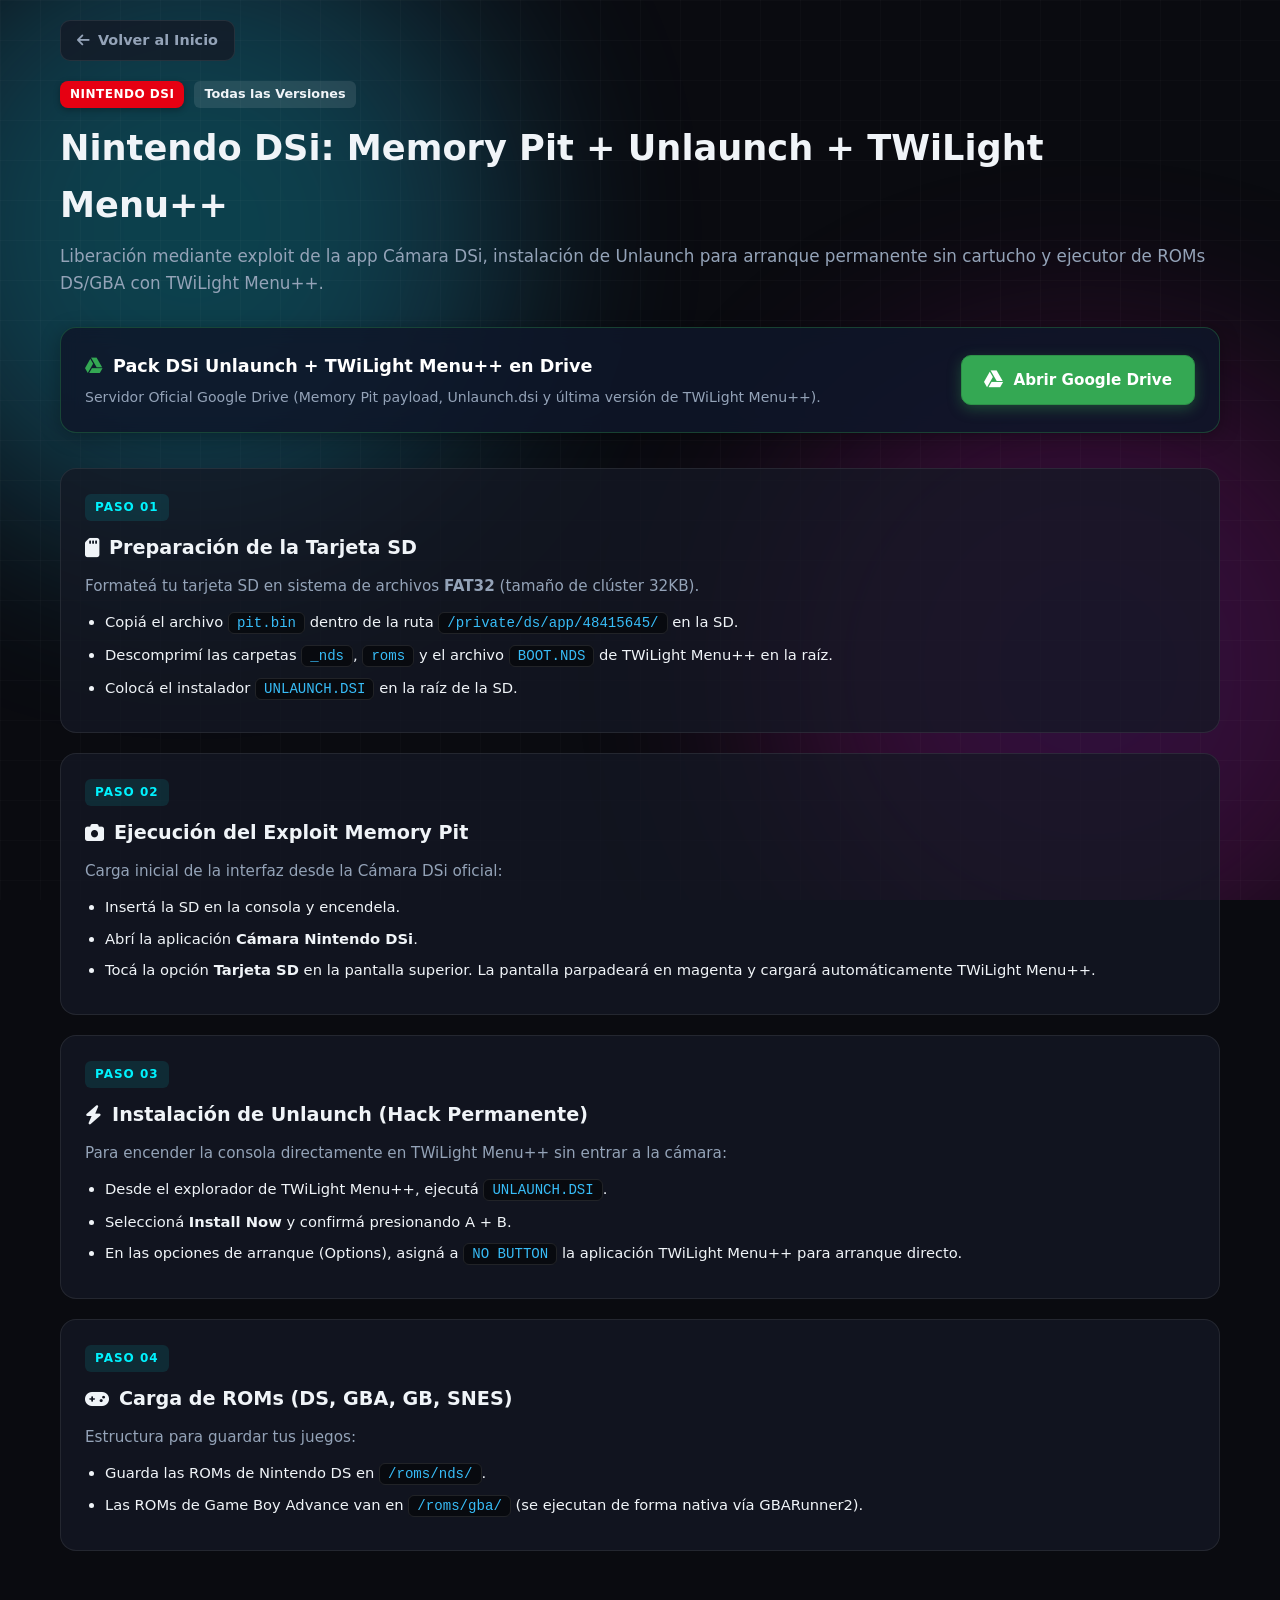
==== dsi.html @ 61fd7602 "first commit" ====
<!DOCTYPE html>
<html lang="es">
<head>
  <meta charset="UTF-8">
  <meta name="viewport" content="width=device-width, initial-scale=1.0">
  <title>Nintendo DSi Unlaunch | Hackyntosh</title>
  <link rel="stylesheet" href="../styles.css">
  <link rel="stylesheet" href="https://cdnjs.cloudflare.com/ajax/libs/font-awesome/6.4.0/css/all.min.css">
</head>
<body>

  <div class="aurora-bg">
    <div class="aurora-blob blob-1"></div>
    <div class="aurora-blob blob-2"></div>
    <div class="cyber-grid"></div>
  </div>

  <main class="main-layout">
    <a href="../index.html" class="back-btn"><i class="fa-solid fa-arrow-left"></i> Volver al Inicio</a>

    <header class="guide-header">
      <div class="guide-title-group">
        <span class="badge nintendo">Nintendo DSi</span>
        <span class="v-badge">Todas las Versiones</span>
      </div>
      <h1>Nintendo DSi: Memory Pit + Unlaunch + TWiLight Menu++</h1>
      <p class="guide-subtitle">
        Liberación mediante exploit de la app Cámara DSi, instalación de Unlaunch para arranque permanente sin cartucho y ejecutor de ROMs DS/GBA con TWiLight Menu++.
      </p>
    </header>

    <!-- Caja de Descarga GOOGLE DRIVE -->
    <div class="download-card">
      <div class="download-info">
        <h3><i class="fa-brands fa-google-drive" style="color: #34a853;"></i> Pack DSi Unlaunch + TWiLight Menu++ en Drive</h3>
        <p>Servidor Oficial Google Drive (Memory Pit payload, Unlaunch.dsi y última versión de TWiLight Menu++).</p>
      </div>
      <a href="https://drive.google.com/drive/folders/TU_CARPETA_DE_DRIVE" target="_blank" rel="noopener noreferrer" class="dl-btn-gdrive">
        <i class="fa-brands fa-google-drive"></i> Abrir Google Drive
      </a>
    </div>

    <!-- Pasos -->
    <div class="steps-container">

      <div class="step-card">
        <span class="step-number">Paso 01</span>
        <h3><i class="fa-solid fa-sd-card"></i> Preparación de la Tarjeta SD</h3>
        <p>Formateá tu tarjeta SD en sistema de archivos <strong>FAT32</strong> (tamaño de clúster 32KB).</p>
        <ul>
          <li>Copiá el archivo <code>pit.bin</code> dentro de la ruta <code>/private/ds/app/48415645/</code> en la SD.</li>
          <li>Descomprimí las carpetas <code>_nds</code>, <code>roms</code> y el archivo <code>BOOT.NDS</code> de TWiLight Menu++ en la raíz.</li>
          <li>Colocá el instalador <code>UNLAUNCH.DSI</code> en la raíz de la SD.</li>
        </ul>
      </div>

      <div class="step-card">
        <span class="step-number">Paso 02</span>
        <h3><i class="fa-solid fa-camera"></i> Ejecución del Exploit Memory Pit</h3>
        <p>Carga inicial de la interfaz desde la Cámara DSi oficial:</p>
        <ul>
          <li>Insertá la SD en la consola y encendela.</li>
          <li>Abrí la aplicación <strong>Cámara Nintendo DSi</strong>.</li>
          <li>Tocá la opción <strong>Tarjeta SD</strong> en la pantalla superior. La pantalla parpadeará en magenta y cargará automáticamente TWiLight Menu++.</li>
        </ul>
      </div>

      <div class="step-card">
        <span class="step-number">Paso 03</span>
        <h3><i class="fa-solid fa-bolt"></i> Instalación de Unlaunch (Hack Permanente)</h3>
        <p>Para encender la consola directamente en TWiLight Menu++ sin entrar a la cámara:</p>
        <ul>
          <li>Desde el explorador de TWiLight Menu++, ejecutá <code>UNLAUNCH.DSI</code>.</li>
          <li>Seleccioná <strong>Install Now</strong> y confirmá presionando <kbd>A</kbd> + <kbd>B</kbd>.</li>
          <li>En las opciones de arranque (Options), asigná a <code>NO BUTTON</code> la aplicación TWiLight Menu++ para arranque directo.</li>
        </ul>
      </div>

      <div class="step-card">
        <span class="step-number">Paso 04</span>
        <h3><i class="fa-solid fa-gamepad"></i> Carga de ROMs (DS, GBA, GB, SNES)</h3>
        <p>Estructura para guardar tus juegos:</p>
        <ul>
          <li>Guarda las ROMs de Nintendo DS en <code>/roms/nds/</code>.</li>
          <li>Las ROMs de Game Boy Advance van en <code>/roms/gba/</code> (se ejecutan de forma nativa vía GBARunner2).</li>
        </ul>
      </div>

    </div>

  </main>
</body>
</html>
---- styles.css ----
/* ==========================================================================
   RESET & VARIABLES
   ========================================================================== */
* {
  margin: 0;
  padding: 0;
  box-sizing: border-box;
  font-family: 'Segoe UI', system-ui, -apple-system, BlinkMacSystemFont, Roboto, sans-serif;
}

:root {
  --bg-dark: #0a0b10;
  --card-bg: rgba(20, 24, 36, 0.75);
  --card-border: rgba(255, 255, 255, 0.08);
  --accent-cyan: #00f2fe;
  --accent-blue: #4facfe;
  --text-main: #f0f4f8;
  --text-muted: #94a3b8;
  
  /* Badges por Plataforma */
  --ps-color: #00439c;
  --nintendo-color: #e60012;
  --xbox-color: #107c41;
  --otros-color: #7c3aed;
  
  /* Botón Google Drive */
  --gdrive-green: #34a853;
  --gdrive-hover: #2d9248;
}

body {
  background-color: var(--bg-dark);
  color: var(--text-main);
  min-height: 100vh;
  overflow-x: hidden;
  line-height: 1.6;
}

/* ==========================================================================
   FONDO CIBERPUNK Y AURORA
   ========================================================================== */
.aurora-bg {
  position: fixed;
  top: 0;
  left: 0;
  width: 100vw;
  height: 100vh;
  z-index: -1;
  pointer-events: none;
  overflow: hidden;
}

.aurora-blob {
  position: absolute;
  border-radius: 50%;
  filter: blur(100px);
  opacity: 0.25;
}

.blob-1 {
  top: -10%;
  left: -10%;
  width: 50vw;
  height: 50vw;
  background: radial-gradient(circle, #00f2fe, #4facfe);
}

.blob-2 {
  bottom: -10%;
  right: -10%;
  width: 50vw;
  height: 50vw;
  background: radial-gradient(circle, #7928ca, #ff0080);
}

.cyber-grid {
  position: absolute;
  top: 0;
  left: 0;
  width: 100%;
  height: 100%;
  background-image: linear-gradient(rgba(255, 255, 255, 0.02) 1px, transparent 1px),
                    linear-gradient(90deg, rgba(255, 255, 255, 0.02) 1px, transparent 1px);
  background-size: 40px 40px;
}

/* ==========================================================================
   LAYOUT PRINCIPAL
   ========================================================================== */
.main-layout {
  max-width: 1200px;
  margin: 0 auto;
  padding: 20px 20px 60px 20px;
}

/* ==========================================================================
   NAVBAR
   ========================================================================== */
.navbar {
  display: flex;
  justify-content: space-between;
  align-items: center;
  padding: 16px 24px;
  background: var(--card-bg);
  border: 1px solid var(--card-border);
  backdrop-filter: blur(12px);
  border-radius: 16px;
  margin-bottom: 30px;
}

.brand {
  display: flex;
  align-items: center;
  gap: 12px;
  text-decoration: none;
  color: var(--text-main);
}

.brand-icon {
  font-size: 1.5rem;
  color: var(--accent-cyan);
}

.brand-title {
  font-weight: 800;
  font-size: 1.25rem;
  letter-spacing: 1px;
}

.brand-version {
  font-size: 0.75rem;
  background: rgba(0, 242, 254, 0.15);
  color: var(--accent-cyan);
  padding: 2px 8px;
  border-radius: 12px;
  font-weight: 600;
}

.status-pill {
  display: flex;
  align-items: center;
  gap: 8px;
  font-size: 0.85rem;
  color: var(--text-muted);
  background: rgba(255, 255, 255, 0.05);
  padding: 6px 14px;
  border-radius: 20px;
  border: 1px solid rgba(255, 255, 255, 0.05);
}

.status-dot {
  width: 8px;
  height: 8px;
  background-color: #10b981;
  border-radius: 50%;
  box-shadow: 0 0 8px #10b981;
}

/* ==========================================================================
   HERO SECTION
   ========================================================================== */
.hero {
  text-align: center;
  margin-bottom: 40px;
}

.hero-tag {
  display: inline-flex;
  align-items: center;
  gap: 8px;
  font-size: 0.8rem;
  font-weight: 700;
  color: var(--accent-cyan);
  letter-spacing: 1.5px;
  margin-bottom: 12px;
}

.hero h1 {
  font-size: 2.8rem;
  font-weight: 900;
  margin-bottom: 10px;
  background: linear-gradient(135deg, #ffffff 0%, #94a3b8 100%);
  -webkit-background-clip: text;
  -webkit-text-fill-color: transparent;
}

.hero p {
  color: var(--text-muted);
  max-width: 600px;
  margin: 0 auto;
  font-size: 1.05rem;
}

/* ==========================================================================
   BÚSQUEDA Y FILTROS
   ========================================================================== */
.search-filter-box {
  margin-bottom: 35px;
}

.search-bar {
  position: relative;
  max-width: 600px;
  margin: 0 auto 20px auto;
}

.search-bar input {
  width: 100%;
  padding: 14px 20px 14px 45px;
  background: var(--card-bg);
  border: 1px solid var(--card-border);
  border-radius: 12px;
  color: var(--text-main);
  font-size: 0.95rem;
  outline: none;
  backdrop-filter: blur(10px);
  transition: all 0.3s ease;
}

.search-bar input:focus {
  border-color: var(--accent-cyan);
  box-shadow: 0 0 15px rgba(0, 242, 254, 0.2);
}

.search-bar i {
  position: absolute;
  left: 16px;
  top: 50%;
  transform: translateY(-50%);
  color: var(--text-muted);
}

.filter-pills {
  display: flex;
  justify-content: center;
  flex-wrap: wrap;
  gap: 10px;
}

.filter-btn {
  background: var(--card-bg);
  border: 1px solid var(--card-border);
  color: var(--text-muted);
  padding: 8px 18px;
  border-radius: 20px;
  cursor: pointer;
  font-size: 0.85rem;
  font-weight: 600;
  display: flex;
  align-items: center;
  gap: 8px;
  transition: all 0.2s ease;
}

.filter-btn:hover, .filter-btn.active {
  background: rgba(0, 242, 254, 0.15);
  color: var(--accent-cyan);
  border-color: rgba(0, 242, 254, 0.4);
}

/* ==========================================================================
   GRILLA DE TARJETAS DE CONSOLAS
   ========================================================================== */
.cards-grid {
  display: grid;
  grid-template-columns: repeat(auto-fill, minmax(280px, 1fr));
  gap: 24px;
}

.guide-card-link {
  text-decoration: none;
  color: inherit;
  display: block;
}

.card {
  background: var(--card-bg);
  border: 1px solid var(--card-border);
  border-radius: 16px;
  overflow: hidden;
  backdrop-filter: blur(10px);
  transition: all 0.3s ease;
  height: 100%;
  display: flex;
  flex-direction: column;
}

.card:hover {
  transform: translateY(-5px);
  border-color: rgba(255, 255, 255, 0.2);
  box-shadow: 0 10px 30px rgba(0, 0, 0, 0.5);
}

/* FIX DEFINITIVO DE IMÁGENES: Fondo blanco + Zoom Out + Visión Completa */
.card-image-wrapper {
  position: relative;
  width: 100%;
  height: 180px;
  overflow: hidden;
  background-color: #ffffff; /* Se fusiona con el fondo de tus fotos */
  padding: 12px; /* Margen interno para el efecto "zoom out" */
  display: flex;
  align-items: center;
  justify-content: center;
}

.card-image-wrapper img {
  width: 100%;
  height: 100%;
  object-fit: contain; /* Se ve la consola COMPLETA sin recortes */
  object-position: center;
  display: block;
  transition: transform 0.4s ease;
}

.card:hover .card-image-wrapper img {
  transform: scale(1.08); /* Animación suave al pasar el mouse */
}

.card-image-overlay {
  display: none; /* Desactivado para no oscurecer la foto blanca */
}

.card-badge-top {
  position: absolute;
  top: 12px;
  right: 12px;
  z-index: 2;
}

/* BADGES */
.badge {
  font-size: 0.75rem;
  font-weight: 700;
  padding: 4px 10px;
  border-radius: 8px;
  text-transform: uppercase;
  color: #fff;
  letter-spacing: 0.5px;
  box-shadow: 0 2px 6px rgba(0, 0, 0, 0.3);
}

.badge.ps { background-color: var(--ps-color); }
.badge.nintendo { background-color: var(--nintendo-color); }
.badge.xbox { background-color: var(--xbox-color); }
.badge.otros { background-color: var(--otros-color); }

.card-content {
  padding: 20px;
  display: flex;
  flex-direction: column;
  flex-grow: 1;
}

.card-content h3 {
  font-size: 1.2rem;
  font-weight: 700;
  margin-bottom: 8px;
  color: var(--text-main);
}

.card-content p {
  font-size: 0.88rem;
  color: var(--text-muted);
  line-height: 1.5;
  margin-bottom: 20px;
  flex-grow: 1;
}

.card-footer {
  display: flex;
  align-items: center;
  justify-content: space-between;
  font-size: 0.85rem;
  font-weight: 600;
  color: var(--accent-cyan);
  border-top: 1px solid rgba(255, 255, 255, 0.05);
  padding-top: 12px;
}

/* ==========================================================================
   ESTILOS DE GUÍAS INDIVIDUALES (ps3.html, ps4.html, etc.)
   ========================================================================== */
.back-btn {
  display: inline-flex;
  align-items: center;
  gap: 8px;
  color: var(--text-muted);
  text-decoration: none;
  font-weight: 600;
  font-size: 0.9rem;
  margin-bottom: 20px;
  padding: 8px 16px;
  background: var(--card-bg);
  border: 1px solid var(--card-border);
  border-radius: 10px;
  transition: all 0.2s ease;
}

.back-btn:hover {
  color: var(--text-main);
  border-color: rgba(255, 255, 255, 0.2);
  transform: translateX(-4px);
}

/* BANNER SUPERIOR EN LAS GUÍAS INDIVIDUALES */
.guide-banner {
  width: 100%;
  height: 220px;
  overflow: hidden;
  border-radius: 16px;
  margin-bottom: 25px;
  border: 1px solid var(--card-border);
  background-color: #ffffff; /* Fondo blanco */
  padding: 16px; /* Efecto zoom out */
  display: flex;
  align-items: center;
  justify-content: center;
}

.guide-banner img {
  width: 100%;
  height: 100%;
  object-fit: contain; /* Banner completo sin recortar */
  object-position: center;
  display: block;
}

.guide-header {
  margin-bottom: 30px;
}

.guide-title-group {
  display: flex;
  align-items: center;
  gap: 10px;
  margin-bottom: 12px;
}

.v-badge {
  background: rgba(255, 255, 255, 0.1);
  color: var(--text-main);
  font-size: 0.8rem;
  padding: 3px 10px;
  border-radius: 6px;
  font-weight: 600;
}

.guide-header h1 {
  font-size: 2.2rem;
  font-weight: 800;
  margin-bottom: 10px;
}

.guide-subtitle {
  color: var(--text-muted);
  font-size: 1.05rem;
}

/* ==========================================================================
   CAJA DE DESCARGA GOOGLE DRIVE
   ========================================================================== */
.download-card {
  background: rgba(15, 23, 42, 0.85);
  border: 1px solid rgba(52, 168, 83, 0.3);
  border-radius: 16px;
  padding: 24px;
  display: flex;
  justify-content: space-between;
  align-items: center;
  gap: 20px;
  margin-bottom: 35px;
  backdrop-filter: blur(10px);
  box-shadow: 0 4px 20px rgba(0, 0, 0, 0.3);
}

.download-info h3 {
  font-size: 1.1rem;
  font-weight: 700;
  color: #ffffff;
  margin-bottom: 6px;
  display: flex;
  align-items: center;
  gap: 10px;
}

.download-info p {
  color: var(--text-muted);
  font-size: 0.88rem;
}

.dl-btn-gdrive {
  display: inline-flex;
  align-items: center;
  gap: 10px;
  background-color: var(--gdrive-green);
  color: #ffffff !important;
  font-weight: 700;
  font-size: 0.95rem;
  padding: 12px 22px;
  border-radius: 10px;
  text-decoration: none;
  transition: all 0.2s ease-in-out;
  border: 1px solid #2d9248;
  box-shadow: 0 4px 14px rgba(52, 168, 83, 0.35);
  white-space: nowrap;
}

.dl-btn-gdrive:hover {
  background-color: var(--gdrive-hover);
  color: #ffffff !important;
  transform: translateY(-2px);
  box-shadow: 0 6px 20px rgba(52, 168, 83, 0.5);
}

.dl-btn-gdrive i {
  font-size: 1.2rem;
  color: #ffffff !important;
}

/* ==========================================================================
   PASOS DE LAS GUÍAS
   ========================================================================== */
.steps-container {
  display: flex;
  flex-direction: column;
  gap: 20px;
}

.step-card {
  background: var(--card-bg);
  border: 1px solid var(--card-border);
  border-radius: 16px;
  padding: 24px;
  position: relative;
}

.step-number {
  display: inline-block;
  font-size: 0.75rem;
  font-weight: 800;
  color: var(--accent-cyan);
  text-transform: uppercase;
  letter-spacing: 1px;
  background: rgba(0, 242, 254, 0.1);
  padding: 4px 10px;
  border-radius: 6px;
  margin-bottom: 12px;
}

.step-card h3 {
  font-size: 1.2rem;
  font-weight: 700;
  margin-bottom: 10px;
  display: flex;
  align-items: center;
  gap: 10px;
}

.step-card p {
  color: var(--text-muted);
  font-size: 0.95rem;
  margin-bottom: 12px;
}

.step-card ul {
  padding-left: 20px;
  color: var(--text-main);
  font-size: 0.92rem;
}

.step-card ul li {
  margin-bottom: 8px;
}

code {
  background: rgba(0, 0, 0, 0.5);
  color: #38bdf8;
  padding: 2px 8px;
  border-radius: 6px;
  font-family: 'Consolas', monospace;
  font-size: 0.88rem;
  border: 1px solid rgba(255, 255, 255, 0.1);
}

/* ==========================================================================
   RESPONSIVE (MÓVILES Y NETBOOKS)
   ========================================================================== */
@media (max-width: 768px) {
  .hero h1 { font-size: 2rem; }
  .download-card { flex-direction: column; align-items: flex-start; }
  .dl-btn-gdrive { width: 100%; justify-content: center; }
  .navbar { flex-direction: column; gap: 12px; }
  .cards-grid { grid-template-columns: 1fr; }
}
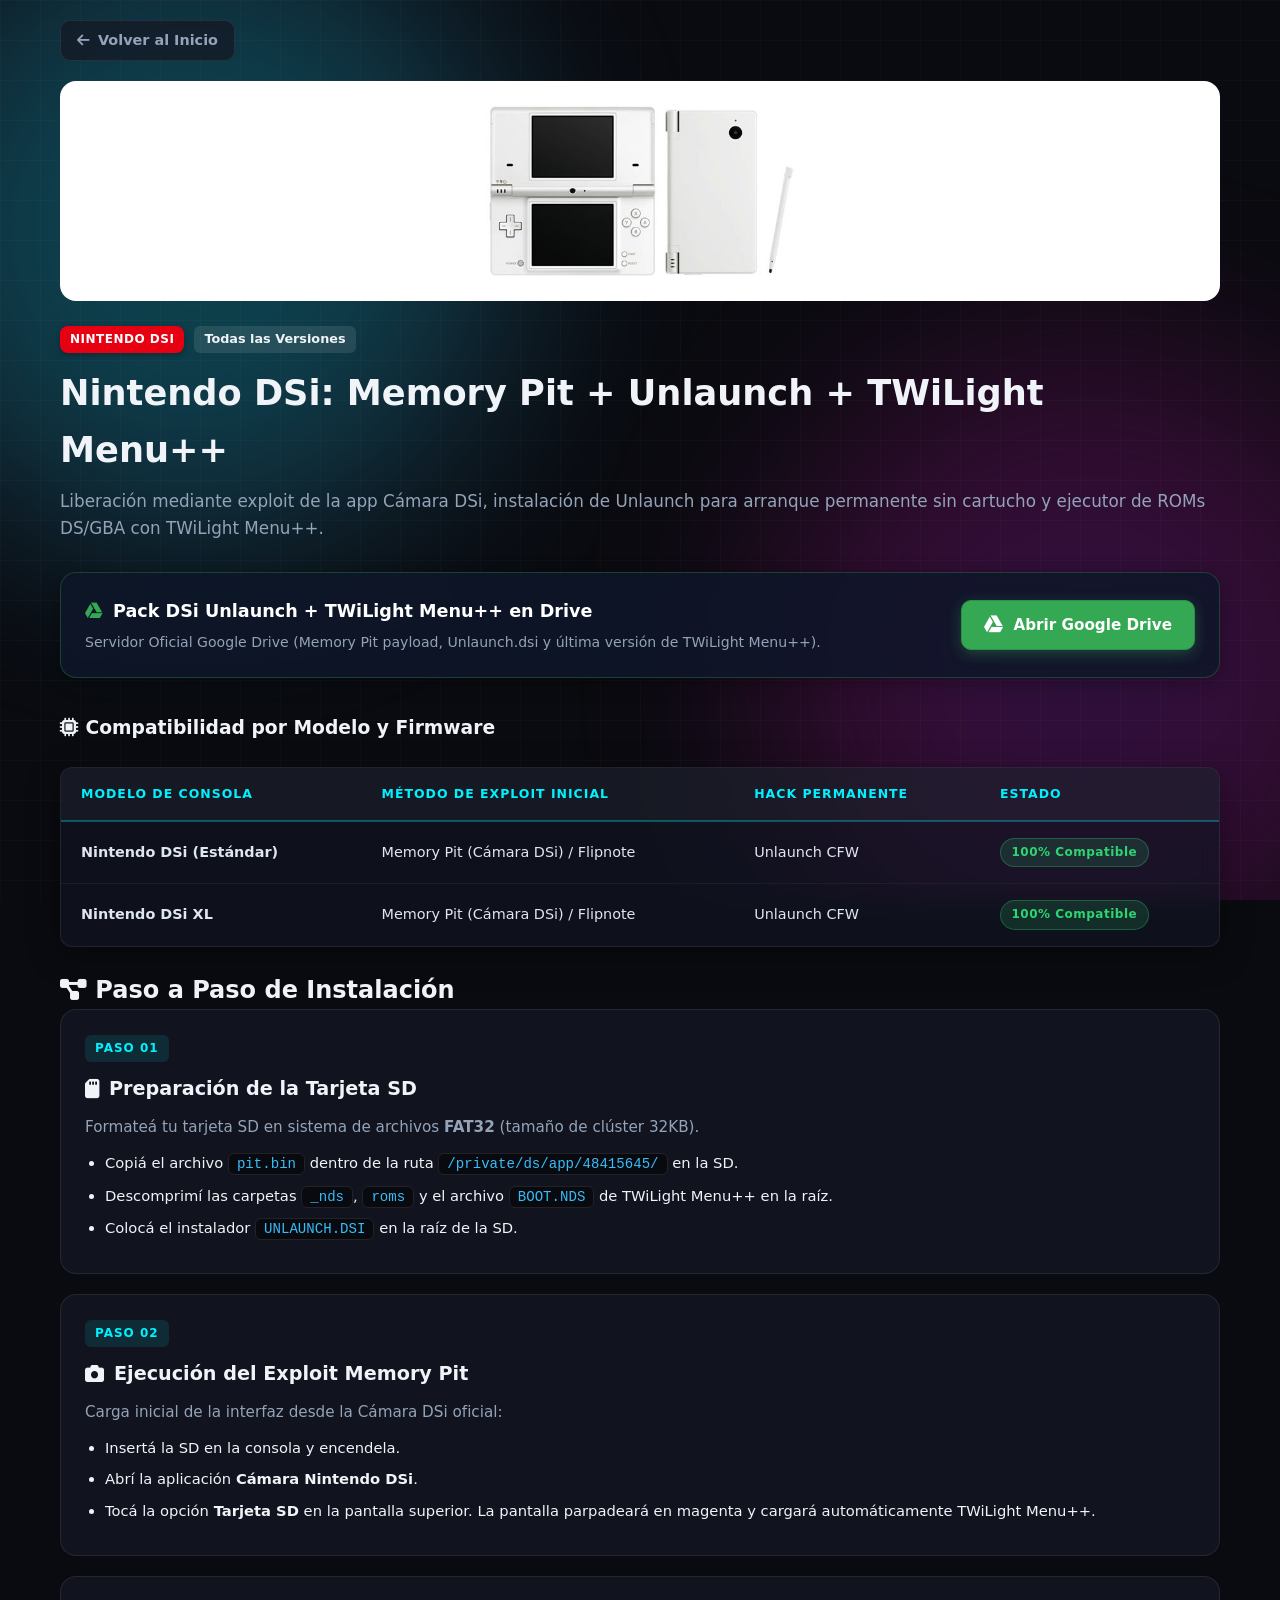
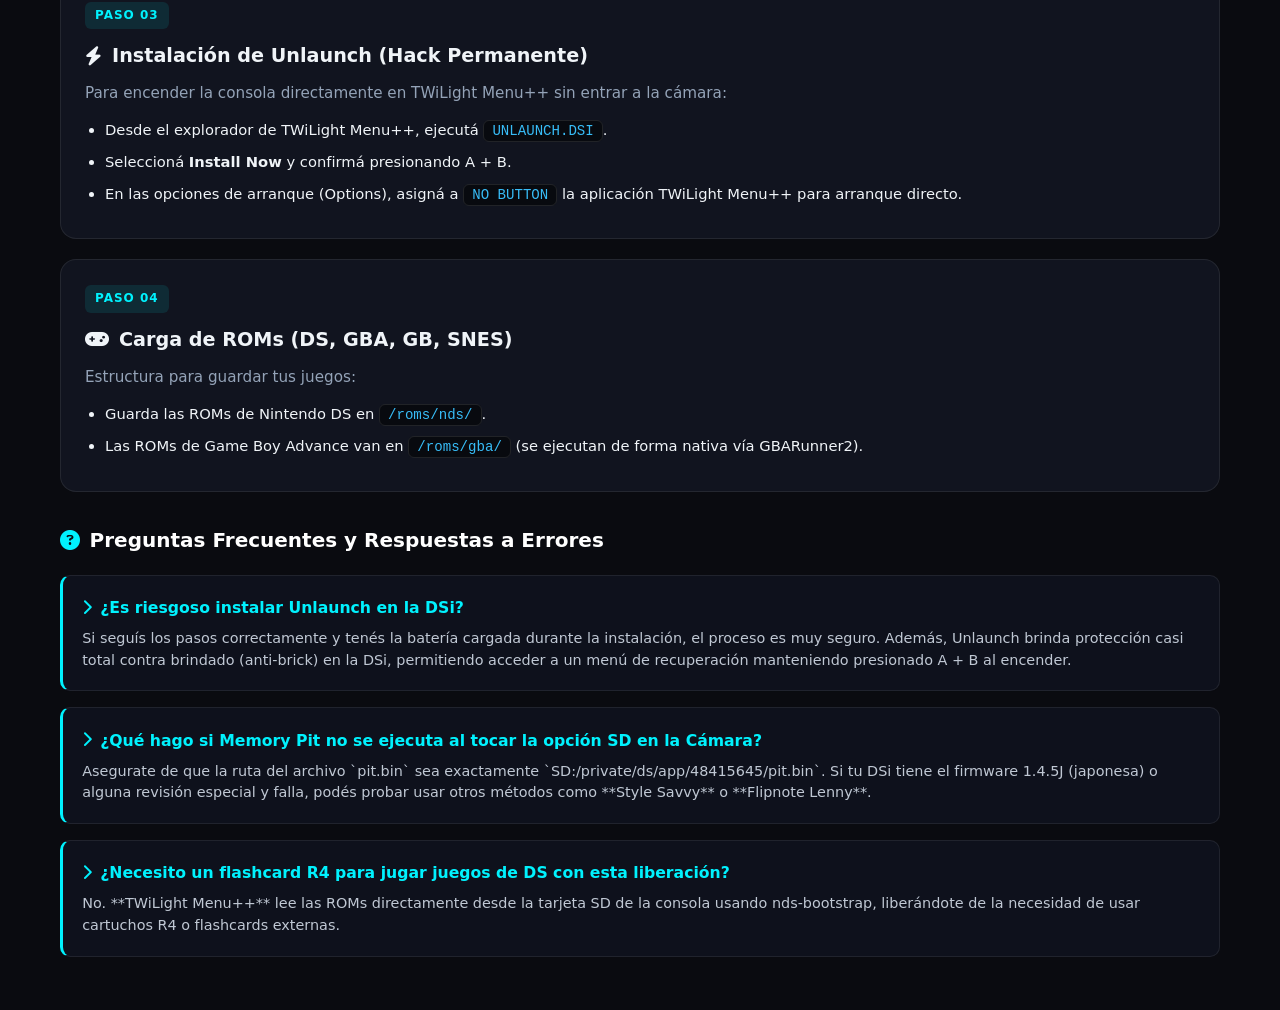
==== commit 071a1020: "Ultimos ajustes styles.. falta drive" ====
--- a/dsi.html
+++ b/dsi.html
@@ -4,7 +4,7 @@
   <meta charset="UTF-8">
   <meta name="viewport" content="width=device-width, initial-scale=1.0">
   <title>Nintendo DSi Unlaunch | Hackyntosh</title>
-  <link rel="stylesheet" href="../styles.css">
+  <link rel="stylesheet" href="styles.css">
   <link rel="stylesheet" href="https://cdnjs.cloudflare.com/ajax/libs/font-awesome/6.4.0/css/all.min.css">
 </head>
 <body>
@@ -16,7 +16,12 @@
   </div>
 
   <main class="main-layout">
-    <a href="../index.html" class="back-btn"><i class="fa-solid fa-arrow-left"></i> Volver al Inicio</a>
+    <a href="index.html" class="back-btn"><i class="fa-solid fa-arrow-left"></i> Volver al Inicio</a>
+
+    <!-- Banner de la Consola (Contenedor Blanco) -->
+    <div class="guide-banner">
+      <img src="img/ndsi.jpg" alt="Nintendo DSi Banner">
+    </div>
 
     <header class="guide-header">
       <div class="guide-title-group">
@@ -40,7 +45,39 @@
       </a>
     </div>
 
-    <!-- Pasos -->
+    <!-- TABLA DE COMPATIBILIDAD -->
+    <h3><i class="fa-solid fa-microchip"></i> Compatibilidad por Modelo y Firmware</h3>
+
+    <div class="table-container">
+      <table class="custom-table">
+        <thead>
+          <tr>
+            <th>Modelo de Consola</th>
+            <th>Método de Exploit Inicial</th>
+            <th>Hack Permanente</th>
+            <th>Estado</th>
+          </tr>
+        </thead>
+        <tbody>
+          <tr>
+            <td><strong>Nintendo DSi (Estándar)</strong></td>
+            <td>Memory Pit (Cámara DSi) / Flipnote</td>
+            <td>Unlaunch CFW</td>
+            <td><span class="status-pill success">100% Compatible</span></td>
+          </tr>
+          <tr>
+            <td><strong>Nintendo DSi XL</strong></td>
+            <td>Memory Pit (Cámara DSi) / Flipnote</td>
+            <td>Unlaunch CFW</td>
+            <td><span class="status-pill success">100% Compatible</span></td>
+          </tr>
+        </tbody>
+      </table>
+    </div>
+
+    <!-- PASOS DE INSTALACIÓN -->
+    <h2 class="section-title"><i class="fa-solid fa-diagram-project"></i> Paso a Paso de Instalación</h2>
+
     <div class="steps-container">
 
       <div class="step-card">
@@ -88,6 +125,44 @@
 
     </div>
 
+    <!-- PREGUNTAS FRECUENTES -->
+    <section class="faq-section">
+      <h2 class="faq-title">
+        <i class="fa-solid fa-circle-question"></i> Preguntas Frecuentes y Respuestas a Errores
+      </h2>
+
+      <div class="faq-grid">
+
+        <div class="faq-card">
+          <div class="faq-question">
+            <i class="fa-solid fa-chevron-right"></i> ¿Es riesgoso instalar Unlaunch en la DSi?
+          </div>
+          <p class="faq-answer">
+            Si seguís los pasos correctamente y tenés la batería cargada durante la instalación, el proceso es muy seguro. Además, Unlaunch brinda protección casi total contra brindado (anti-brick) en la DSi, permitiendo acceder a un menú de recuperación manteniendo presionado <kbd>A</kbd> + <kbd>B</kbd> al encender.
+          </p>
+        </div>
+
+        <div class="faq-card">
+          <div class="faq-question">
+            <i class="fa-solid fa-chevron-right"></i> ¿Qué hago si Memory Pit no se ejecuta al tocar la opción SD en la Cámara?
+          </div>
+          <p class="faq-answer">
+            Asegurate de que la ruta del archivo `pit.bin` sea exactamente `SD:/private/ds/app/48415645/pit.bin`. Si tu DSi tiene el firmware 1.4.5J (japonesa) o alguna revisión especial y falla, podés probar usar otros métodos como **Style Savvy** o **Flipnote Lenny**.
+          </p>
+        </div>
+
+        <div class="faq-card">
+          <div class="faq-question">
+            <i class="fa-solid fa-chevron-right"></i> ¿Necesito un flashcard R4 para jugar juegos de DS con esta liberación?
+          </div>
+          <p class="faq-answer">
+            No. **TWiLight Menu++** lee las ROMs directamente desde la tarjeta SD de la consola usando nds-bootstrap, liberándote de la necesidad de usar cartuchos R4 o flashcards externas.
+          </p>
+        </div>
+
+      </div>
+    </section>
+
   </main>
 </body>
 </html>
--- a/styles.css
+++ b/styles.css
@@ -592,4 +592,144 @@
   .dl-btn-gdrive { width: 100%; justify-content: center; }
   .navbar { flex-direction: column; gap: 12px; }
   .cards-grid { grid-template-columns: 1fr; }
-}+}
+/* ==========================================
+   Estilos de Tablas Cyberpunk / Neón
+   ========================================== */
+.table-container {
+  width: 100%;
+  overflow-x: auto;
+  background: rgba(18, 22, 36, 0.65);
+  backdrop-filter: blur(12px);
+  -webkit-backdrop-filter: blur(12px);
+  border: 1px solid rgba(255, 255, 255, 0.08);
+  border-radius: 12px;
+  margin: 1.5rem 0;
+  box-shadow: 0 8px 32px rgba(0, 0, 0, 0.35);
+}
+
+.custom-table {
+  width: 100%;
+  border-collapse: collapse;
+  text-align: left;
+  font-size: 0.9rem;
+  color: #e0e6ed;
+  white-space: nowrap;
+}
+
+.custom-table thead tr {
+  background: rgba(255, 255, 255, 0.03);
+  border-bottom: 2px solid rgba(0, 242, 254, 0.3);
+}
+
+.custom-table th {
+  padding: 1rem 1.25rem;
+  font-weight: 600;
+  color: #00f2fe;
+  text-transform: uppercase;
+  font-size: 0.78rem;
+  letter-spacing: 1px;
+}
+
+.custom-table td {
+  padding: 1rem 1.25rem;
+  border-bottom: 1px solid rgba(255, 255, 255, 0.05);
+}
+
+.custom-table tbody tr {
+  transition: background 0.2s ease;
+}
+
+.custom-table tbody tr:hover {
+  background: rgba(0, 242, 254, 0.04);
+}
+
+.custom-table tbody tr:last-child td {
+  border-bottom: none;
+}
+
+/* Badges de Estado */
+.status-pill {
+  display: inline-block;
+  padding: 0.25rem 0.65rem;
+  border-radius: 20px;
+  font-size: 0.75rem;
+  font-weight: 600;
+  letter-spacing: 0.5px;
+}
+
+.status-pill.success {
+  background: rgba(46, 213, 115, 0.15);
+  color: #2ed573;
+  border: 1px solid rgba(46, 213, 115, 0.3);
+}
+
+.status-pill.warning {
+  background: rgba(255, 171, 0, 0.15);
+  color: #ffab00;
+  border: 1px solid rgba(255, 171, 0, 0.3);
+}
+
+.status-pill.danger {
+  background: rgba(255, 71, 87, 0.15);
+  color: #ff4757;
+  border: 1px solid rgba(255, 71, 87, 0.3);
+}
+/* ==========================================
+   Sección Preguntas Frecuentes (FAQ)
+   ========================================== */
+.faq-section {
+  margin-top: 2rem;
+}
+
+.faq-title {
+  font-size: 1.25rem;
+  color: #fff;
+  margin-bottom: 1.2rem;
+  display: flex;
+  align-items: center;
+  gap: 0.6rem;
+}
+
+.faq-title i {
+  color: #00f2fe;
+}
+
+.faq-grid {
+  display: flex;
+  flex-direction: column;
+  gap: 1rem;
+}
+
+.faq-card {
+  background: rgba(18, 22, 36, 0.65);
+  backdrop-filter: blur(12px);
+  -webkit-backdrop-filter: blur(12px);
+  border: 1px solid rgba(255, 255, 255, 0.08);
+  border-left: 3px solid #00f2fe;
+  border-radius: 10px;
+  padding: 1.2rem;
+  transition: transform 0.2s ease, border-color 0.2s ease;
+}
+
+.faq-card:hover {
+  border-left-color: #4facfe;
+  transform: translateX(4px);
+}
+
+.faq-question {
+  font-size: 0.98rem;
+  font-weight: 600;
+  color: #00f2fe;
+  margin-bottom: 0.5rem;
+  display: flex;
+  align-items: center;
+  gap: 0.5rem;
+}
+
+.faq-answer {
+  font-size: 0.9rem;
+  color: #c0c8d4;
+  line-height: 1.5;
+  margin: 0;
+}
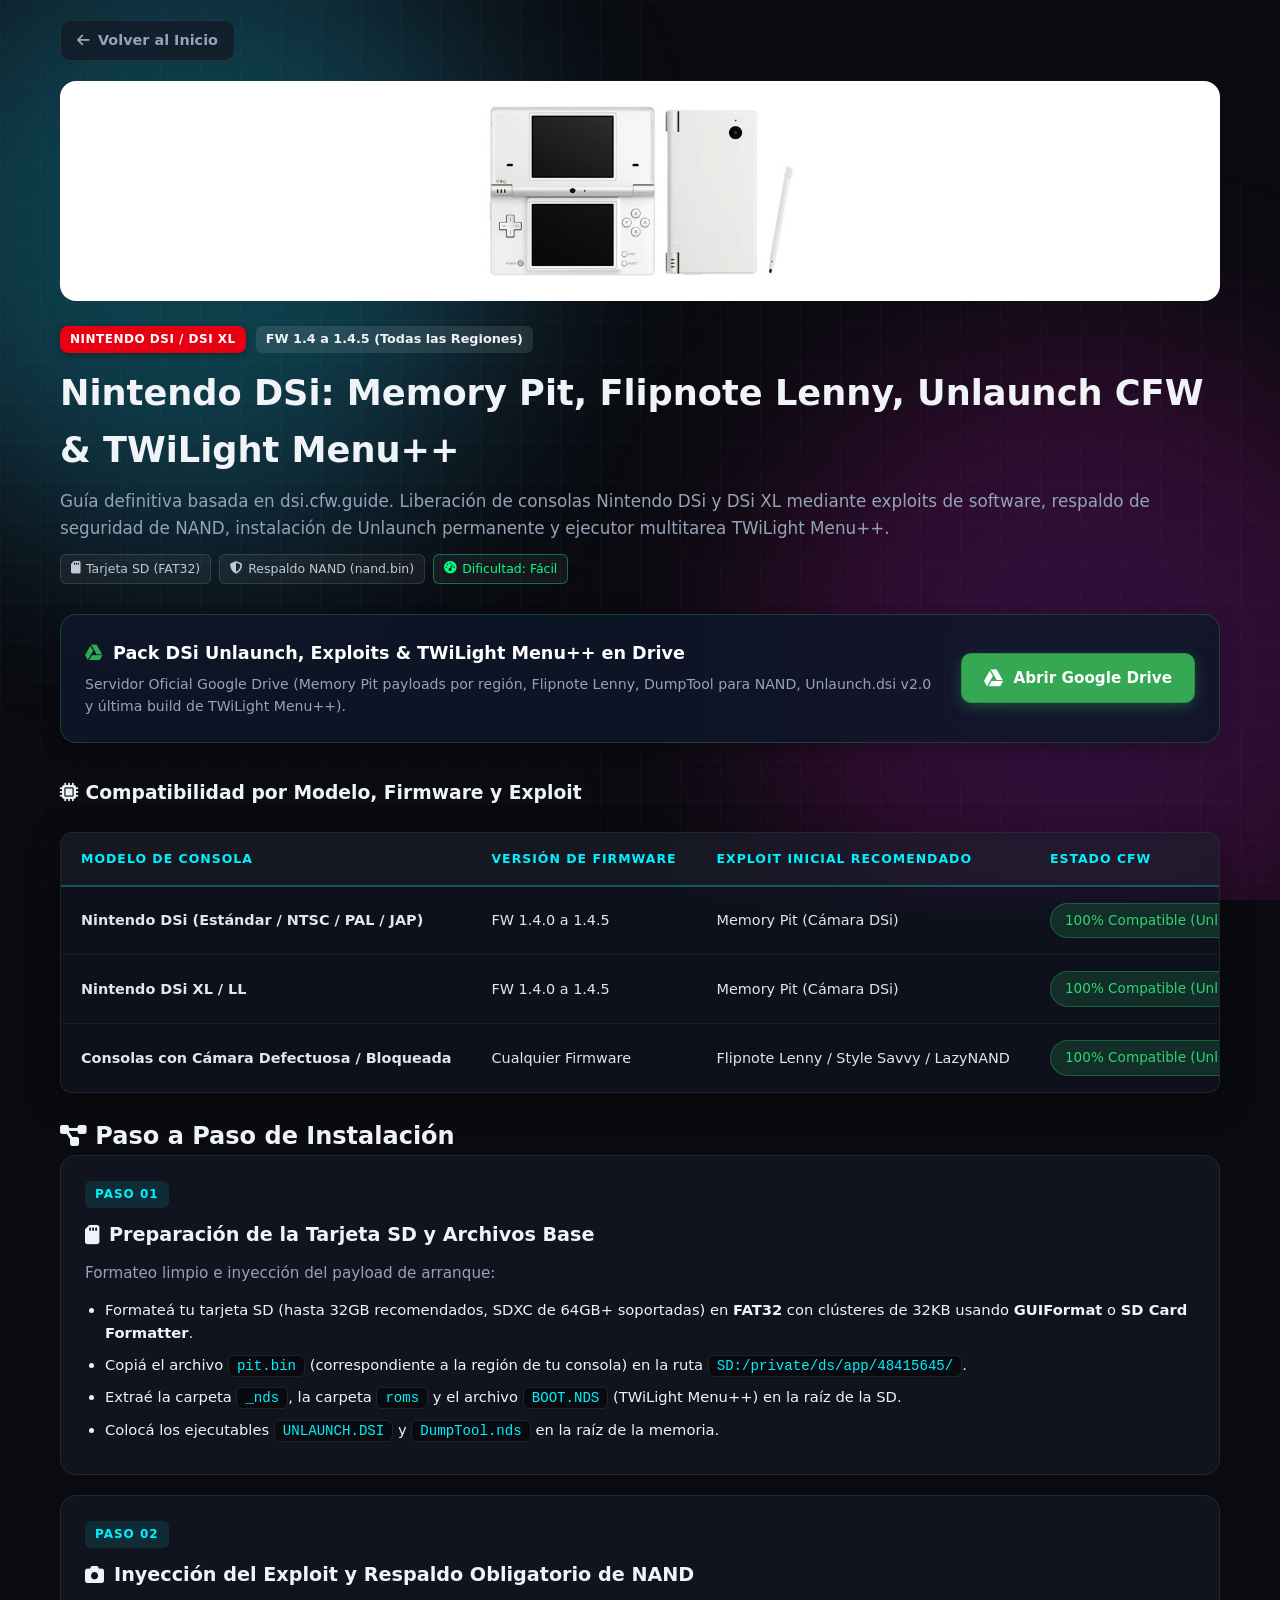
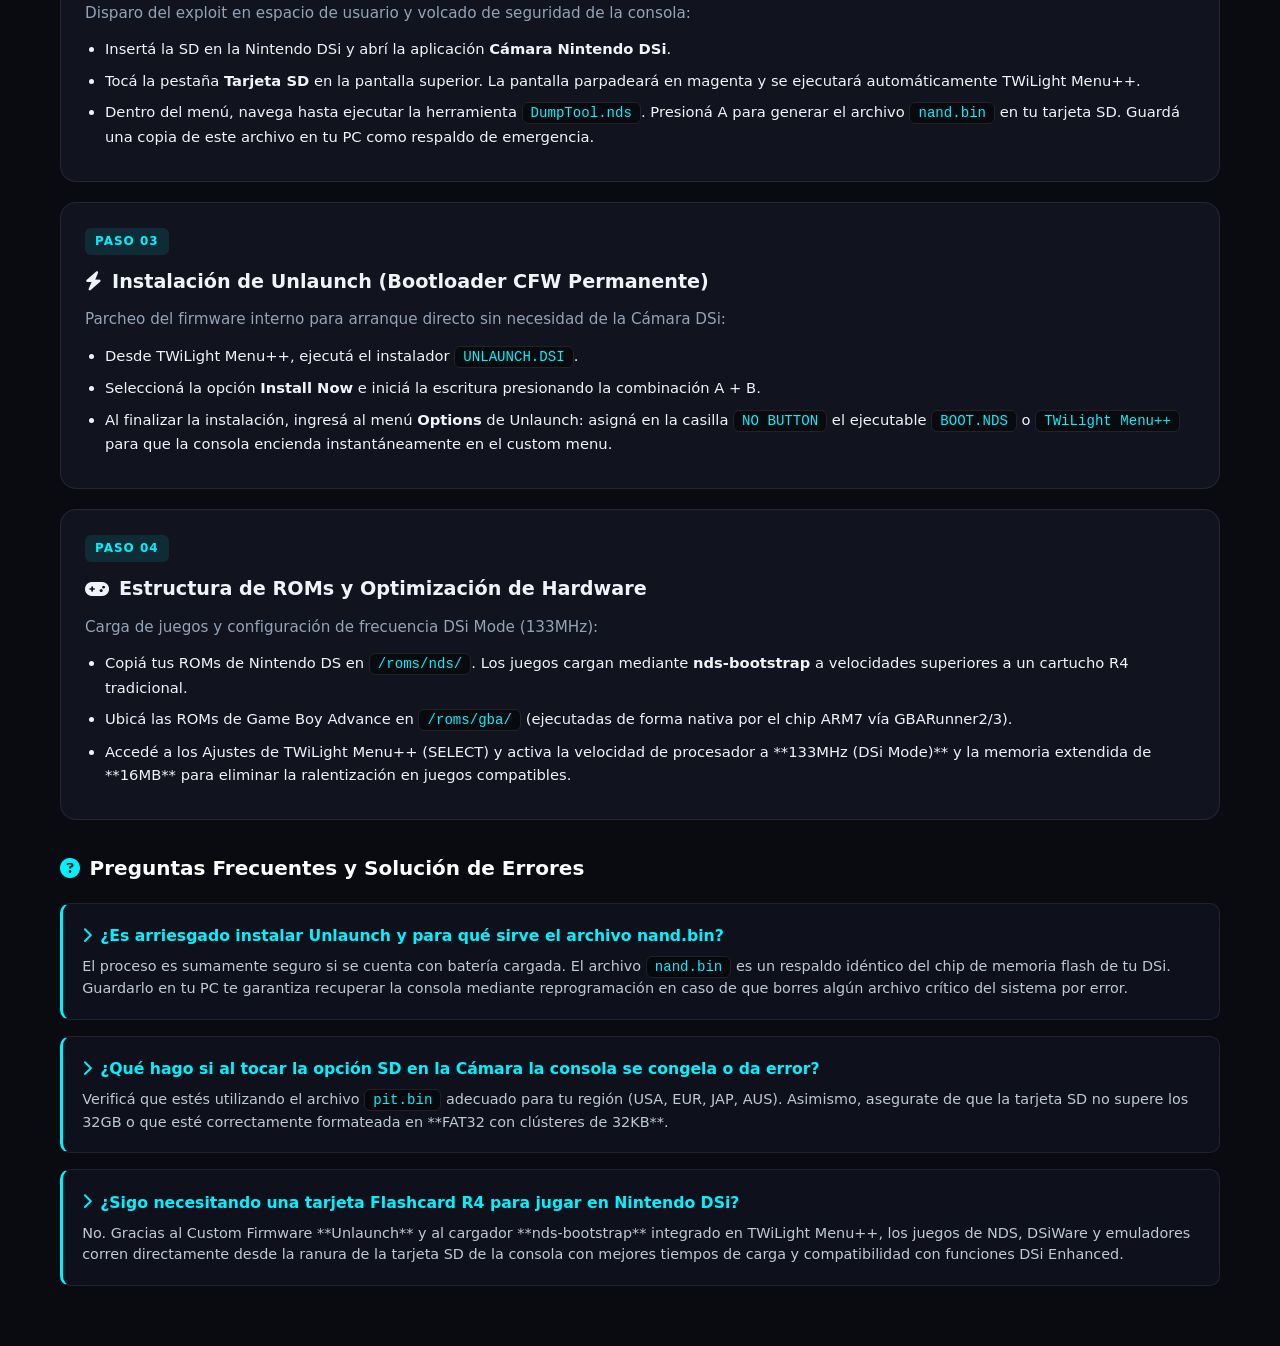
==== commit b1ec8b37: "add requisites" ====
--- a/dsi.html
+++ b/dsi.html
@@ -3,7 +3,7 @@
 <head>
   <meta charset="UTF-8">
   <meta name="viewport" content="width=device-width, initial-scale=1.0">
-  <title>Nintendo DSi Unlaunch | Hackyntosh</title>
+  <title>Nintendo DSi Unlaunch & TWiLight Menu++ | Hackyntosh</title>
   <link rel="stylesheet" href="styles.css">
   <link rel="stylesheet" href="https://cdnjs.cloudflare.com/ajax/libs/font-awesome/6.4.0/css/all.min.css">
 </head>
@@ -18,58 +18,72 @@
   <main class="main-layout">
     <a href="index.html" class="back-btn"><i class="fa-solid fa-arrow-left"></i> Volver al Inicio</a>
 
-    <!-- Banner de la Consola (Contenedor Blanco) -->
+    <!-- Banner de la Consola -->
     <div class="guide-banner">
       <img src="img/ndsi.jpg" alt="Nintendo DSi Banner">
     </div>
 
+    <!-- Encabezado de la Guía -->
     <header class="guide-header">
       <div class="guide-title-group">
-        <span class="badge nintendo">Nintendo DSi</span>
-        <span class="v-badge">Todas las Versiones</span>
+        <span class="badge nintendo">Nintendo DSi / DSi XL</span>
+        <span class="v-badge">FW 1.4 a 1.4.5 (Todas las Regiones)</span>
       </div>
-      <h1>Nintendo DSi: Memory Pit + Unlaunch + TWiLight Menu++</h1>
+      <h1>Nintendo DSi: Memory Pit, Flipnote Lenny, Unlaunch CFW & TWiLight Menu++</h1>
       <p class="guide-subtitle">
-        Liberación mediante exploit de la app Cámara DSi, instalación de Unlaunch para arranque permanente sin cartucho y ejecutor de ROMs DS/GBA con TWiLight Menu++.
+        Guía definitiva basada en dsi.cfw.guide. Liberación de consolas Nintendo DSi y DSi XL mediante exploits de software, respaldo de seguridad de NAND, instalación de Unlaunch permanente y ejecutor multitarea TWiLight Menu++.
       </p>
+
+      <!-- BADGES DE REQUISITOS Y DIFICULTAD -->
+      <div class="req-badges-container">
+        <span class="req-pill"><i class="fa-solid fa-sd-card"></i> Tarjeta SD (FAT32)</span>
+        <span class="req-pill"><i class="fa-solid fa-shield-halved"></i> Respaldo NAND (nand.bin)</span>
+        <span class="req-pill diff-easy"><i class="fa-solid fa-gauge-high"></i> Dificultad: Fácil</span>
+      </div>
     </header>
 
     <!-- Caja de Descarga GOOGLE DRIVE -->
     <div class="download-card">
       <div class="download-info">
-        <h3><i class="fa-brands fa-google-drive" style="color: #34a853;"></i> Pack DSi Unlaunch + TWiLight Menu++ en Drive</h3>
-        <p>Servidor Oficial Google Drive (Memory Pit payload, Unlaunch.dsi y última versión de TWiLight Menu++).</p>
+        <h3><i class="fa-brands fa-google-drive" style="color: #34a853;"></i> Pack DSi Unlaunch, Exploits & TWiLight Menu++ en Drive</h3>
+        <p>Servidor Oficial Google Drive (Memory Pit payloads por región, Flipnote Lenny, DumpTool para NAND, Unlaunch.dsi v2.0 y última build de TWiLight Menu++).</p>
       </div>
-      <a href="https://drive.google.com/drive/folders/TU_CARPETA_DE_DRIVE" target="_blank" rel="noopener noreferrer" class="dl-btn-gdrive">
+      <a href="https://drive.google.com/drive/u/2/folders/1NDSi_Unlaunch_TWiLight_Pack" target="_blank" rel="noopener noreferrer" class="dl-btn-gdrive">
         <i class="fa-brands fa-google-drive"></i> Abrir Google Drive
       </a>
     </div>
 
     <!-- TABLA DE COMPATIBILIDAD -->
-    <h3><i class="fa-solid fa-microchip"></i> Compatibilidad por Modelo y Firmware</h3>
+    <h3><i class="fa-solid fa-microchip"></i> Compatibilidad por Modelo, Firmware y Exploit</h3>
 
     <div class="table-container">
       <table class="custom-table">
         <thead>
           <tr>
             <th>Modelo de Consola</th>
-            <th>Método de Exploit Inicial</th>
-            <th>Hack Permanente</th>
-            <th>Estado</th>
+            <th>Versión de Firmware</th>
+            <th>Exploit Inicial Recomendado</th>
+            <th>Estado CFW</th>
           </tr>
         </thead>
         <tbody>
           <tr>
-            <td><strong>Nintendo DSi (Estándar)</strong></td>
-            <td>Memory Pit (Cámara DSi) / Flipnote</td>
-            <td>Unlaunch CFW</td>
-            <td><span class="status-pill success">100% Compatible</span></td>
+            <td><strong>Nintendo DSi (Estándar / NTSC / PAL / JAP)</strong></td>
+            <td>FW 1.4.0 a 1.4.5</td>
+            <td>Memory Pit (Cámara DSi)</td>
+            <td><span class="status-pill success">100% Compatible (Unlaunch)</span></td>
           </tr>
           <tr>
-            <td><strong>Nintendo DSi XL</strong></td>
-            <td>Memory Pit (Cámara DSi) / Flipnote</td>
-            <td>Unlaunch CFW</td>
-            <td><span class="status-pill success">100% Compatible</span></td>
+            <td><strong>Nintendo DSi XL / LL</strong></td>
+            <td>FW 1.4.0 a 1.4.5</td>
+            <td>Memory Pit (Cámara DSi)</td>
+            <td><span class="status-pill success">100% Compatible (Unlaunch)</span></td>
+          </tr>
+          <tr>
+            <td><strong>Consolas con Cámara Defectuosa / Bloqueada</strong></td>
+            <td>Cualquier Firmware</td>
+            <td>Flipnote Lenny / Style Savvy / LazyNAND</td>
+            <td><span class="status-pill success">100% Compatible (Unlaunch)</span></td>
           </tr>
         </tbody>
       </table>
@@ -80,46 +94,52 @@
 
     <div class="steps-container">
 
+      <!-- PASO 1 -->
       <div class="step-card">
         <span class="step-number">Paso 01</span>
-        <h3><i class="fa-solid fa-sd-card"></i> Preparación de la Tarjeta SD</h3>
-        <p>Formateá tu tarjeta SD en sistema de archivos <strong>FAT32</strong> (tamaño de clúster 32KB).</p>
+        <h3><i class="fa-solid fa-sd-card"></i> Preparación de la Tarjeta SD y Archivos Base</h3>
+        <p>Formateo limpio e inyección del payload de arranque:</p>
         <ul>
-          <li>Copiá el archivo <code>pit.bin</code> dentro de la ruta <code>/private/ds/app/48415645/</code> en la SD.</li>
-          <li>Descomprimí las carpetas <code>_nds</code>, <code>roms</code> y el archivo <code>BOOT.NDS</code> de TWiLight Menu++ en la raíz.</li>
-          <li>Colocá el instalador <code>UNLAUNCH.DSI</code> en la raíz de la SD.</li>
+          <li>Formateá tu tarjeta SD (hasta 32GB recomendados, SDXC de 64GB+ soportadas) en <strong>FAT32</strong> con clústeres de 32KB usando <strong>GUIFormat</strong> o <strong>SD Card Formatter</strong>.</li>
+          <li>Copiá el archivo <code>pit.bin</code> (correspondiente a la región de tu consola) en la ruta <code>SD:/private/ds/app/48415645/</code>.</li>
+          <li>Extraé la carpeta <code>_nds</code>, la carpeta <code>roms</code> y el archivo <code>BOOT.NDS</code> (TWiLight Menu++) en la raíz de la SD.</li>
+          <li>Colocá los ejecutables <code>UNLAUNCH.DSI</code> y <code> DumpTool.nds</code> en la raíz de la memoria.</li>
         </ul>
       </div>
 
+      <!-- PASO 2 -->
       <div class="step-card">
         <span class="step-number">Paso 02</span>
-        <h3><i class="fa-solid fa-camera"></i> Ejecución del Exploit Memory Pit</h3>
-        <p>Carga inicial de la interfaz desde la Cámara DSi oficial:</p>
+        <h3><i class="fa-solid fa-camera"></i> Inyección del Exploit y Respaldo Obligatorio de NAND</h3>
+        <p>Disparo del exploit en espacio de usuario y volcado de seguridad de la consola:</p>
         <ul>
-          <li>Insertá la SD en la consola y encendela.</li>
-          <li>Abrí la aplicación <strong>Cámara Nintendo DSi</strong>.</li>
-          <li>Tocá la opción <strong>Tarjeta SD</strong> en la pantalla superior. La pantalla parpadeará en magenta y cargará automáticamente TWiLight Menu++.</li>
+          <li>Insertá la SD en la Nintendo DSi y abrí la aplicación <strong>Cámara Nintendo DSi</strong>.</li>
+          <li>Tocá la pestaña <strong>Tarjeta SD</strong> en la pantalla superior. La pantalla parpadeará en magenta y se ejecutará automáticamente TWiLight Menu++.</li>
+          <li>Dentro del menú, navega hasta ejecutar la herramienta <code>DumpTool.nds</code>. Presioná <kbd>A</kbd> para generar el archivo <code>nand.bin</code> en tu tarjeta SD. Guardá una copia de este archivo en tu PC como respaldo de emergencia.</li>
         </ul>
       </div>
 
+      <!-- PASO 3 -->
       <div class="step-card">
         <span class="step-number">Paso 03</span>
-        <h3><i class="fa-solid fa-bolt"></i> Instalación de Unlaunch (Hack Permanente)</h3>
-        <p>Para encender la consola directamente en TWiLight Menu++ sin entrar a la cámara:</p>
+        <h3><i class="fa-solid fa-bolt"></i> Instalación de Unlaunch (Bootloader CFW Permanente)</h3>
+        <p>Parcheo del firmware interno para arranque directo sin necesidad de la Cámara DSi:</p>
         <ul>
-          <li>Desde el explorador de TWiLight Menu++, ejecutá <code>UNLAUNCH.DSI</code>.</li>
-          <li>Seleccioná <strong>Install Now</strong> y confirmá presionando <kbd>A</kbd> + <kbd>B</kbd>.</li>
-          <li>En las opciones de arranque (Options), asigná a <code>NO BUTTON</code> la aplicación TWiLight Menu++ para arranque directo.</li>
+          <li>Desde TWiLight Menu++, ejecutá el instalador <code>UNLAUNCH.DSI</code>.</li>
+          <li>Seleccioná la opción <strong>Install Now</strong> e iniciá la escritura presionando la combinación <kbd>A</kbd> + <kbd>B</kbd>.</li>
+          <li>Al finalizar la instalación, ingresá al menú <strong>Options</strong> de Unlaunch: asigná en la casilla <code>NO BUTTON</code> el ejecutable <code>BOOT.NDS</code> o <code>TWiLight Menu++</code> para que la consola encienda instantáneamente en el custom menu.</li>
         </ul>
       </div>
 
+      <!-- PASO 4 -->
       <div class="step-card">
         <span class="step-number">Paso 04</span>
-        <h3><i class="fa-solid fa-gamepad"></i> Carga de ROMs (DS, GBA, GB, SNES)</h3>
-        <p>Estructura para guardar tus juegos:</p>
+        <h3><i class="fa-solid fa-gamepad"></i> Estructura de ROMs y Optimización de Hardware</h3>
+        <p>Carga de juegos y configuración de frecuencia DSi Mode (133MHz):</p>
         <ul>
-          <li>Guarda las ROMs de Nintendo DS en <code>/roms/nds/</code>.</li>
-          <li>Las ROMs de Game Boy Advance van en <code>/roms/gba/</code> (se ejecutan de forma nativa vía GBARunner2).</li>
+          <li>Copiá tus ROMs de Nintendo DS en <code>/roms/nds/</code>. Los juegos cargan mediante <strong>nds-bootstrap</strong> a velocidades superiores a un cartucho R4 tradicional.</li>
+          <li>Ubicá las ROMs de Game Boy Advance en <code>/roms/gba/</code> (ejecutadas de forma nativa por el chip ARM7 vía GBARunner2/3).</li>
+          <li>Accedé a los Ajustes de TWiLight Menu++ (<kbd>SELECT</kbd>) y activa la velocidad de procesador a **133MHz (DSi Mode)** y la memoria extendida de **16MB** para eliminar la ralentización en juegos compatibles.</li>
         </ul>
       </div>
 
@@ -128,35 +148,35 @@
     <!-- PREGUNTAS FRECUENTES -->
     <section class="faq-section">
       <h2 class="faq-title">
-        <i class="fa-solid fa-circle-question"></i> Preguntas Frecuentes y Respuestas a Errores
+        <i class="fa-solid fa-circle-question"></i> Preguntas Frecuentes y Solución de Errores
       </h2>
 
       <div class="faq-grid">
 
         <div class="faq-card">
           <div class="faq-question">
-            <i class="fa-solid fa-chevron-right"></i> ¿Es riesgoso instalar Unlaunch en la DSi?
+            <i class="fa-solid fa-chevron-right"></i> ¿Es arriesgado instalar Unlaunch y para qué sirve el archivo nand.bin?
           </div>
           <p class="faq-answer">
-            Si seguís los pasos correctamente y tenés la batería cargada durante la instalación, el proceso es muy seguro. Además, Unlaunch brinda protección casi total contra brindado (anti-brick) en la DSi, permitiendo acceder a un menú de recuperación manteniendo presionado <kbd>A</kbd> + <kbd>B</kbd> al encender.
+            El proceso es sumamente seguro si se cuenta con batería cargada. El archivo <code>nand.bin</code> es un respaldo idéntico del chip de memoria flash de tu DSi. Guardarlo en tu PC te garantiza recuperar la consola mediante reprogramación en caso de que borres algún archivo crítico del sistema por error.
           </p>
         </div>
 
         <div class="faq-card">
           <div class="faq-question">
-            <i class="fa-solid fa-chevron-right"></i> ¿Qué hago si Memory Pit no se ejecuta al tocar la opción SD en la Cámara?
+            <i class="fa-solid fa-chevron-right"></i> ¿Qué hago si al tocar la opción SD en la Cámara la consola se congela o da error?
           </div>
           <p class="faq-answer">
-            Asegurate de que la ruta del archivo `pit.bin` sea exactamente `SD:/private/ds/app/48415645/pit.bin`. Si tu DSi tiene el firmware 1.4.5J (japonesa) o alguna revisión especial y falla, podés probar usar otros métodos como **Style Savvy** o **Flipnote Lenny**.
+            Verificá que estés utilizando el archivo <code>pit.bin</code> adecuado para tu región (USA, EUR, JAP, AUS). Asimismo, asegurate de que la tarjeta SD no supere los 32GB o que esté correctamente formateada en **FAT32 con clústeres de 32KB**.
           </p>
         </div>
 
         <div class="faq-card">
           <div class="faq-question">
-            <i class="fa-solid fa-chevron-right"></i> ¿Necesito un flashcard R4 para jugar juegos de DS con esta liberación?
+            <i class="fa-solid fa-chevron-right"></i> ¿Sigo necesitando una tarjeta Flashcard R4 para jugar en Nintendo DSi?
           </div>
           <p class="faq-answer">
-            No. **TWiLight Menu++** lee las ROMs directamente desde la tarjeta SD de la consola usando nds-bootstrap, liberándote de la necesidad de usar cartuchos R4 o flashcards externas.
+            No. Gracias al Custom Firmware **Unlaunch** y al cargador **nds-bootstrap** integrado en TWiLight Menu++, los juegos de NDS, DSiWare y emuladores corren directamente desde la ranura de la tarjeta SD de la consola con mejores tiempos de carga y compatibilidad con funciones DSi Enhanced.
           </p>
         </div>
 
@@ -164,5 +184,6 @@
     </section>
 
   </main>
+
 </body>
 </html>
--- a/styles.css
+++ b/styles.css
@@ -106,6 +106,9 @@
   backdrop-filter: blur(12px);
   border-radius: 16px;
   margin-bottom: 30px;
+  position: sticky;
+  top: 15px;
+  z-index: 1000;
 }
 
 .brand {
@@ -119,6 +122,7 @@
 .brand-icon {
   font-size: 1.5rem;
   color: var(--accent-cyan);
+  text-shadow: 0 0 10px rgba(0, 242, 254, 0.5);
 }
 
 .brand-title {
@@ -134,6 +138,8 @@
   padding: 2px 8px;
   border-radius: 12px;
   font-weight: 600;
+  border: 1px solid rgba(0, 242, 254, 0.3);
+  font-family: monospace;
 }
 
 .status-pill {
@@ -287,18 +293,17 @@
 
 .card:hover {
   transform: translateY(-5px);
-  border-color: rgba(255, 255, 255, 0.2);
+  border-color: rgba(0, 242, 254, 0.3);
   box-shadow: 0 10px 30px rgba(0, 0, 0, 0.5);
 }
 
-/* FIX DEFINITIVO DE IMÁGENES: Fondo blanco + Zoom Out + Visión Completa */
 .card-image-wrapper {
   position: relative;
   width: 100%;
   height: 180px;
   overflow: hidden;
-  background-color: #ffffff; /* Se fusiona con el fondo de tus fotos */
-  padding: 12px; /* Margen interno para el efecto "zoom out" */
+  background-color: #ffffff;
+  padding: 12px;
   display: flex;
   align-items: center;
   justify-content: center;
@@ -307,18 +312,14 @@
 .card-image-wrapper img {
   width: 100%;
   height: 100%;
-  object-fit: contain; /* Se ve la consola COMPLETA sin recortes */
+  object-fit: contain;
   object-position: center;
   display: block;
   transition: transform 0.4s ease;
 }
 
 .card:hover .card-image-wrapper img {
-  transform: scale(1.08); /* Animación suave al pasar el mouse */
-}
-
-.card-image-overlay {
-  display: none; /* Desactivado para no oscurecer la foto blanca */
+  transform: scale(1.08);
 }
 
 .card-badge-top {
@@ -328,7 +329,7 @@
   z-index: 2;
 }
 
-/* BADGES */
+/* BADGES DE PLATAFORMA */
 .badge {
   font-size: 0.75rem;
   font-weight: 700;
@@ -403,7 +404,6 @@
   transform: translateX(-4px);
 }
 
-/* BANNER SUPERIOR EN LAS GUÍAS INDIVIDUALES */
 .guide-banner {
   width: 100%;
   height: 220px;
@@ -411,8 +411,8 @@
   border-radius: 16px;
   margin-bottom: 25px;
   border: 1px solid var(--card-border);
-  background-color: #ffffff; /* Fondo blanco */
-  padding: 16px; /* Efecto zoom out */
+  background-color: #ffffff;
+  padding: 16px;
   display: flex;
   align-items: center;
   justify-content: center;
@@ -421,7 +421,7 @@
 .guide-banner img {
   width: 100%;
   height: 100%;
-  object-fit: contain; /* Banner completo sin recortar */
+  object-fit: contain;
   object-position: center;
   display: block;
 }
@@ -519,7 +519,7 @@
 }
 
 /* ==========================================================================
-   PASOS DE LAS GUÍAS
+   PASOS DE LAS GUÍAS & TERMINAL BLOCK
    ========================================================================== */
 .steps-container {
   display: flex;
@@ -575,27 +575,29 @@
 
 code {
   background: rgba(0, 0, 0, 0.5);
-  color: #38bdf8;
+  color: var(--accent-cyan);
   padding: 2px 8px;
   border-radius: 6px;
-  font-family: 'Consolas', monospace;
+  font-family: 'Consolas', 'Courier New', monospace;
   font-size: 0.88rem;
   border: 1px solid rgba(255, 255, 255, 0.1);
 }
 
-/* ==========================================================================
-   RESPONSIVE (MÓVILES Y NETBOOKS)
-   ========================================================================== */
-@media (max-width: 768px) {
-  .hero h1 { font-size: 2rem; }
-  .download-card { flex-direction: column; align-items: flex-start; }
-  .dl-btn-gdrive { width: 100%; justify-content: center; }
-  .navbar { flex-direction: column; gap: 12px; }
-  .cards-grid { grid-template-columns: 1fr; }
-}
-/* ==========================================
-   Estilos de Tablas Cyberpunk / Neón
-   ========================================== */
+.terminal-block {
+  background: #08090f;
+  border: 1px solid rgba(0, 242, 254, 0.3);
+  border-left: 4px solid var(--accent-cyan);
+  padding: 1rem;
+  border-radius: 8px;
+  font-family: 'Consolas', 'Courier New', monospace;
+  color: #a9b7c6;
+  margin: 1rem 0;
+  overflow-x: auto;
+}
+
+/* ==========================================================================
+   TABLAS CYBERPUNK / NEÓN
+   ========================================================================== */
 .table-container {
   width: 100%;
   overflow-x: auto;
@@ -625,7 +627,7 @@
 .custom-table th {
   padding: 1rem 1.25rem;
   font-weight: 600;
-  color: #00f2fe;
+  color: var(--accent-cyan);
   text-transform: uppercase;
   font-size: 0.78rem;
   letter-spacing: 1px;
@@ -646,16 +648,6 @@
 
 .custom-table tbody tr:last-child td {
   border-bottom: none;
-}
-
-/* Badges de Estado */
-.status-pill {
-  display: inline-block;
-  padding: 0.25rem 0.65rem;
-  border-radius: 20px;
-  font-size: 0.75rem;
-  font-weight: 600;
-  letter-spacing: 0.5px;
 }
 
 .status-pill.success {
@@ -675,9 +667,10 @@
   color: #ff4757;
   border: 1px solid rgba(255, 71, 87, 0.3);
 }
-/* ==========================================
-   Sección Preguntas Frecuentes (FAQ)
-   ========================================== */
+
+/* ==========================================================================
+   SECCIÓN FAQ
+   ========================================================================== */
 .faq-section {
   margin-top: 2rem;
 }
@@ -692,7 +685,7 @@
 }
 
 .faq-title i {
-  color: #00f2fe;
+  color: var(--accent-cyan);
 }
 
 .faq-grid {
@@ -704,23 +697,22 @@
 .faq-card {
   background: rgba(18, 22, 36, 0.65);
   backdrop-filter: blur(12px);
-  -webkit-backdrop-filter: blur(12px);
   border: 1px solid rgba(255, 255, 255, 0.08);
-  border-left: 3px solid #00f2fe;
+  border-left: 3px solid var(--accent-cyan);
   border-radius: 10px;
   padding: 1.2rem;
   transition: transform 0.2s ease, border-color 0.2s ease;
 }
 
 .faq-card:hover {
-  border-left-color: #4facfe;
+  border-left-color: var(--accent-blue);
   transform: translateX(4px);
 }
 
 .faq-question {
   font-size: 0.98rem;
   font-weight: 600;
-  color: #00f2fe;
+  color: var(--accent-cyan);
   margin-bottom: 0.5rem;
   display: flex;
   align-items: center;
@@ -733,3 +725,475 @@
   line-height: 1.5;
   margin: 0;
 }
+
+/* ==========================================================================
+   RESPONSIVE
+   ========================================================================== */
+@media (max-width: 768px) {
+  .hero h1 { font-size: 2rem; }
+  .download-card { flex-direction: column; align-items: flex-start; }
+  .dl-btn-gdrive { width: 100%; justify-content: center; }
+  .navbar { flex-direction: column; gap: 12px; text-align: center; }
+  .cards-grid { grid-template-columns: 1fr; }
+}
+.nav-links {
+  display: flex;
+  gap: 20px;
+}
+
+.nav-item {
+  color: var(--text-muted);
+  text-decoration: none;
+  font-size: 0.9rem;
+  font-weight: 600;
+  transition: color 0.2s ease;
+}
+
+.nav-item:hover {
+  color: var(--accent-cyan);
+}
+/* Glassmorphism en Navbar y Paneles */
+.navbar {
+  position: sticky;
+  top: 15px;
+  z-index: 100;
+  backdrop-filter: blur(12px);
+  -webkit-backdrop-filter: blur(12px);
+  background: rgba(13, 15, 26, 0.75);
+  border: 1px solid rgba(0, 243, 255, 0.15);
+  border-radius: 12px;
+  padding: 12px 24px;
+}
+
+/* Stats Overview Bar */
+.hero-stats {
+  display: inline-flex;
+  align-items: center;
+  gap: 20px;
+  background: rgba(17, 19, 31, 0.6);
+  border: 1px solid rgba(255, 255, 255, 0.08);
+  border-radius: 30px;
+  padding: 10px 24px;
+  margin-top: 18px;
+}
+
+.stat-item {
+  display: flex;
+  flex-direction: column;
+  align-items: center;
+}
+
+.stat-number {
+  font-family: 'monospace', sans-serif;
+  font-size: 1.2rem;
+  font-weight: 700;
+  color: var(--accent-cyan, #00f3ff);
+}
+
+.stat-label {
+  font-size: 0.75rem;
+  color: #8f92a1;
+  text-transform: uppercase;
+  letter-spacing: 0.5px;
+}
+
+.stat-divider {
+  width: 1px;
+  height: 24px;
+  background: rgba(255, 255, 255, 0.1);
+}
+
+/* Cyber Control Panel */
+.cyber-control-panel {
+  background: rgba(17, 19, 31, 0.5);
+  border: 1px solid rgba(0, 243, 255, 0.1);
+  border-radius: 16px;
+  padding: 20px;
+  margin-bottom: 30px;
+}
+
+/* Search Shortcut Key Badge */
+.search-bar {
+  position: relative;
+  display: flex;
+  align-items: center;
+}
+
+.search-shortcut {
+  position: absolute;
+  right: 15px;
+  background: rgba(255, 255, 255, 0.08);
+  border: 1px solid rgba(255, 255, 255, 0.15);
+  border-radius: 4px;
+  padding: 2px 8px;
+  font-size: 0.75rem;
+  color: #8f92a1;
+  pointer-events: none;
+}
+
+/* Micro Tags dentro de las Tarjetas */
+.micro-tags {
+  display: flex;
+  flex-wrap: wrap;
+  gap: 6px;
+  margin: 12px 0;
+}
+
+.tag {
+  font-size: 0.7rem;
+  padding: 3px 8px;
+  border-radius: 4px;
+  background: rgba(255, 255, 255, 0.04);
+  border: 1px solid rgba(255, 255, 255, 0.08);
+  color: #b0b5c0;
+}
+
+.tag-glow {
+  border-color: rgba(0, 243, 255, 0.3);
+  color: #00f3ff;
+}
+
+/* Footer Terminal */
+.cyber-footer {
+  margin-top: 60px;
+  padding: 25px 0;
+  border-top: 1px solid rgba(255, 255, 255, 0.08);
+  text-align: center;
+  font-size: 0.85rem;
+  color: #8f92a1;
+}
+
+.footer-sub {
+  display: block;
+  font-size: 0.75rem;
+  margin-top: 5px;
+  opacity: 0.6;
+}
+/* ==========================================================================
+   BANNER DISCORD PERMANENTE + ABOUT ME DESPLEGABLE
+   ========================================================================== */
+
+/* Banner Discord Visible Siempre */
+.community-banner-always {
+  margin: 22px auto 14px auto;
+  padding: 16px 22px;
+  background: rgba(88, 101, 242, 0.12);
+  border: 1px solid rgba(88, 101, 242, 0.4);
+  border-radius: 14px;
+  display: flex;
+  align-items: center;
+  justify-content: space-between;
+  flex-wrap: wrap;
+  gap: 14px;
+  backdrop-filter: blur(10px);
+  box-shadow: 0 4px 20px rgba(88, 101, 242, 0.15);
+  text-align: left;
+}
+
+.community-info {
+  display: flex;
+  align-items: center;
+  gap: 14px;
+}
+
+.community-icon {
+  font-size: 2.2rem;
+  color: #5865F2;
+  filter: drop-shadow(0 0 8px rgba(88, 101, 242, 0.5));
+}
+
+.community-info h4 {
+  margin: 0;
+  color: #fff;
+  font-size: 1rem;
+  letter-spacing: 0.3px;
+}
+
+.community-info p {
+  margin: 3px 0 0 0;
+  font-size: 0.83rem;
+  color: #a0a5b5;
+}
+
+.btn-community {
+  background: #5865F2;
+  color: #fff;
+  padding: 10px 18px;
+  border-radius: 8px;
+  text-decoration: none;
+  font-weight: 600;
+  font-size: 0.88rem;
+  display: inline-flex;
+  align-items: center;
+  gap: 8px;
+  transition: all 0.2s ease;
+  box-shadow: 0 0 12px rgba(88, 101, 242, 0.3);
+}
+
+.btn-community:hover {
+  background: #4752C4;
+  transform: translateY(-2px);
+  box-shadow: 0 0 18px rgba(88, 101, 242, 0.6);
+}
+
+/* Botón Toggle About Me */
+.about-toggle-btn {
+  margin: 6px auto 10px auto;
+  background: rgba(0, 243, 255, 0.05);
+  border: 1px solid rgba(0, 243, 255, 0.3);
+  color: var(--accent-cyan, #00f3ff);
+  padding: 8px 18px;
+  border-radius: 20px;
+  font-family: inherit;
+  font-size: 0.82rem;
+  font-weight: 600;
+  letter-spacing: 0.8px;
+  cursor: pointer;
+  display: inline-flex;
+  align-items: center;
+  gap: 8px;
+  transition: all 0.3s ease;
+}
+
+.about-toggle-btn:hover {
+  background: rgba(0, 243, 255, 0.15);
+  box-shadow: 0 0 12px rgba(0, 243, 255, 0.25);
+}
+
+.about-toggle-btn .toggle-icon {
+  transition: transform 0.3s ease;
+}
+
+.about-toggle-btn.open .toggle-icon {
+  transform: rotate(180deg);
+}
+
+/* Drawer / Bio Desplegable */
+.about-drawer {
+  max-height: 0;
+  overflow: hidden;
+  opacity: 0;
+  transition: max-height 0.4s cubic-bezier(0.4, 0, 0.2, 1), opacity 0.3s ease, margin 0.3s ease;
+  margin-top: 0;
+  text-align: left;
+}
+
+.about-drawer.active {
+  max-height: 700px;
+  opacity: 1;
+  margin-top: 12px;
+  margin-bottom: 20px;
+}
+
+.about-card-inner {
+  background: rgba(17, 19, 31, 0.8);
+  border: 1px solid rgba(0, 243, 255, 0.25);
+  border-radius: 14px;
+  padding: 22px;
+  backdrop-filter: blur(12px);
+}
+
+.about-header {
+  display: flex;
+  align-items: center;
+  gap: 14px;
+  margin-bottom: 14px;
+}
+
+.about-avatar {
+  width: 46px;
+  height: 46px;
+  border-radius: 10px;
+  background: rgba(0, 243, 255, 0.1);
+  border: 1px solid var(--accent-cyan, #00f3ff);
+  display: flex;
+  align-items: center;
+  justify-content: center;
+  font-size: 1.4rem;
+  color: var(--accent-cyan, #00f3ff);
+}
+
+.about-title-text h3 {
+  margin: 0;
+  font-size: 1rem;
+  color: #fff;
+}
+
+.about-subtitle {
+  font-size: 0.78rem;
+  color: #8f92a1;
+}
+
+.about-body p {
+  color: #c4c7d5;
+  font-size: 0.9rem;
+  line-height: 1.6;
+  margin-bottom: 10px;
+}
+
+.about-body p:last-child {
+  margin-bottom: 0;
+}
+/* ==========================================================================
+   ABOUT ME PERMANENTE + BANNER DE RECIÉN AGREGADAS
+   ========================================================================== */
+
+/* Card About Me Estática */
+.about-card-static {
+  margin: 18px auto 22px auto;
+  text-align: left;
+}
+
+.about-card-inner {
+  background: rgba(17, 19, 31, 0.75);
+  border: 1px solid rgba(0, 243, 255, 0.25);
+  border-radius: 14px;
+  padding: 22px;
+  backdrop-filter: blur(12px);
+  box-shadow: 0 4px 25px rgba(0, 0, 0, 0.3);
+}
+
+.about-header {
+  display: flex;
+  align-items: center;
+  gap: 14px;
+  margin-bottom: 14px;
+}
+
+.about-avatar {
+  width: 48px;
+  height: 48px;
+  border-radius: 10px;
+  background: rgba(0, 243, 255, 0.1);
+  border: 1px solid var(--accent-cyan, #00f3ff);
+  display: flex;
+  align-items: center;
+  justify-content: center;
+  font-size: 1.4rem;
+  color: var(--accent-cyan, #00f3ff);
+  box-shadow: 0 0 12px rgba(0, 243, 255, 0.2);
+}
+
+.about-title-text h3 {
+  margin: 0;
+  font-size: 1.05rem;
+  color: #fff;
+  letter-spacing: 0.5px;
+}
+
+.about-subtitle {
+  font-size: 0.78rem;
+  color: #8f92a1;
+}
+
+.about-body p {
+  color: #c4c7d5;
+  font-size: 0.92rem;
+  line-height: 1.6;
+  margin-bottom: 12px;
+}
+
+.about-body p:last-child {
+  margin-bottom: 0;
+}
+
+/* Banner Recién Agregadas */
+.recent-updates-banner {
+  margin: 16px auto 24px auto;
+  padding: 14px 18px;
+  background: rgba(255, 0, 85, 0.05);
+  border: 1px solid rgba(255, 0, 85, 0.25);
+  border-radius: 12px;
+  display: flex;
+  flex-direction: column;
+  gap: 10px;
+  text-align: left;
+}
+
+.updates-badge {
+  font-size: 0.78rem;
+  font-weight: 700;
+  color: #ff0055;
+  letter-spacing: 1px;
+  display: flex;
+  align-items: center;
+  gap: 6px;
+  text-transform: uppercase;
+}
+
+.updates-list {
+  display: flex;
+  flex-wrap: wrap;
+  gap: 10px;
+}
+
+.update-chip {
+  background: rgba(255, 255, 255, 0.04);
+  border: 1px solid rgba(255, 255, 255, 0.08);
+  padding: 6px 12px;
+  border-radius: 8px;
+  text-decoration: none;
+  color: #fff;
+  font-size: 0.82rem;
+  display: flex;
+  align-items: center;
+  gap: 8px;
+  transition: all 0.2s ease;
+}
+
+.update-chip:hover {
+  background: rgba(0, 243, 255, 0.1);
+  border-color: rgba(0, 243, 255, 0.4);
+  transform: translateY(-2px);
+}
+
+.chip-tag {
+  font-size: 0.7rem;
+  font-weight: 700;
+  padding: 2px 6px;
+  border-radius: 4px;
+  text-transform: uppercase;
+}
+
+.chip-tag.ps { background: rgba(0, 67, 156, 0.5); color: #0080ff; }
+.chip-tag.nintendo { background: rgba(228, 0, 15, 0.3); color: #ff4d4d; }
+.chip-tag.xbox { background: rgba(16, 124, 65, 0.4); color: #107c41; }
+
+.chip-text {
+  font-weight: 500;
+}
+
+.update-chip i {
+  font-size: 0.75rem;
+  color: #8f92a1;
+  transition: transform 0.2s ease;
+}
+
+.update-chip:hover i {
+  transform: translateX(3px);
+  color: var(--accent-cyan, #00f3ff);
+}
+/* Badges de Requisitos en Guías */
+.req-badges-container {
+  display: flex;
+  flex-wrap: wrap;
+  gap: 8px;
+  margin-top: 12px;
+}
+
+.req-pill {
+  background: rgba(255, 255, 255, 0.05);
+  border: 1px solid rgba(255, 255, 255, 0.12);
+  color: #c4c7d5;
+  font-size: 0.78rem;
+  padding: 4px 10px;
+  border-radius: 6px;
+  display: inline-flex;
+  align-items: center;
+  gap: 6px;
+  font-weight: 500;
+}
+
+.req-pill.diff-easy { border-color: rgba(0, 255, 136, 0.4); color: #00ff88; }
+.req-pill.diff-medium { border-color: rgba(255, 170, 0, 0.4); color: #ffaa00; }
+.req-pill.diff-hard { border-color: rgba(255, 0, 85, 0.4); color: #ff0055; }
